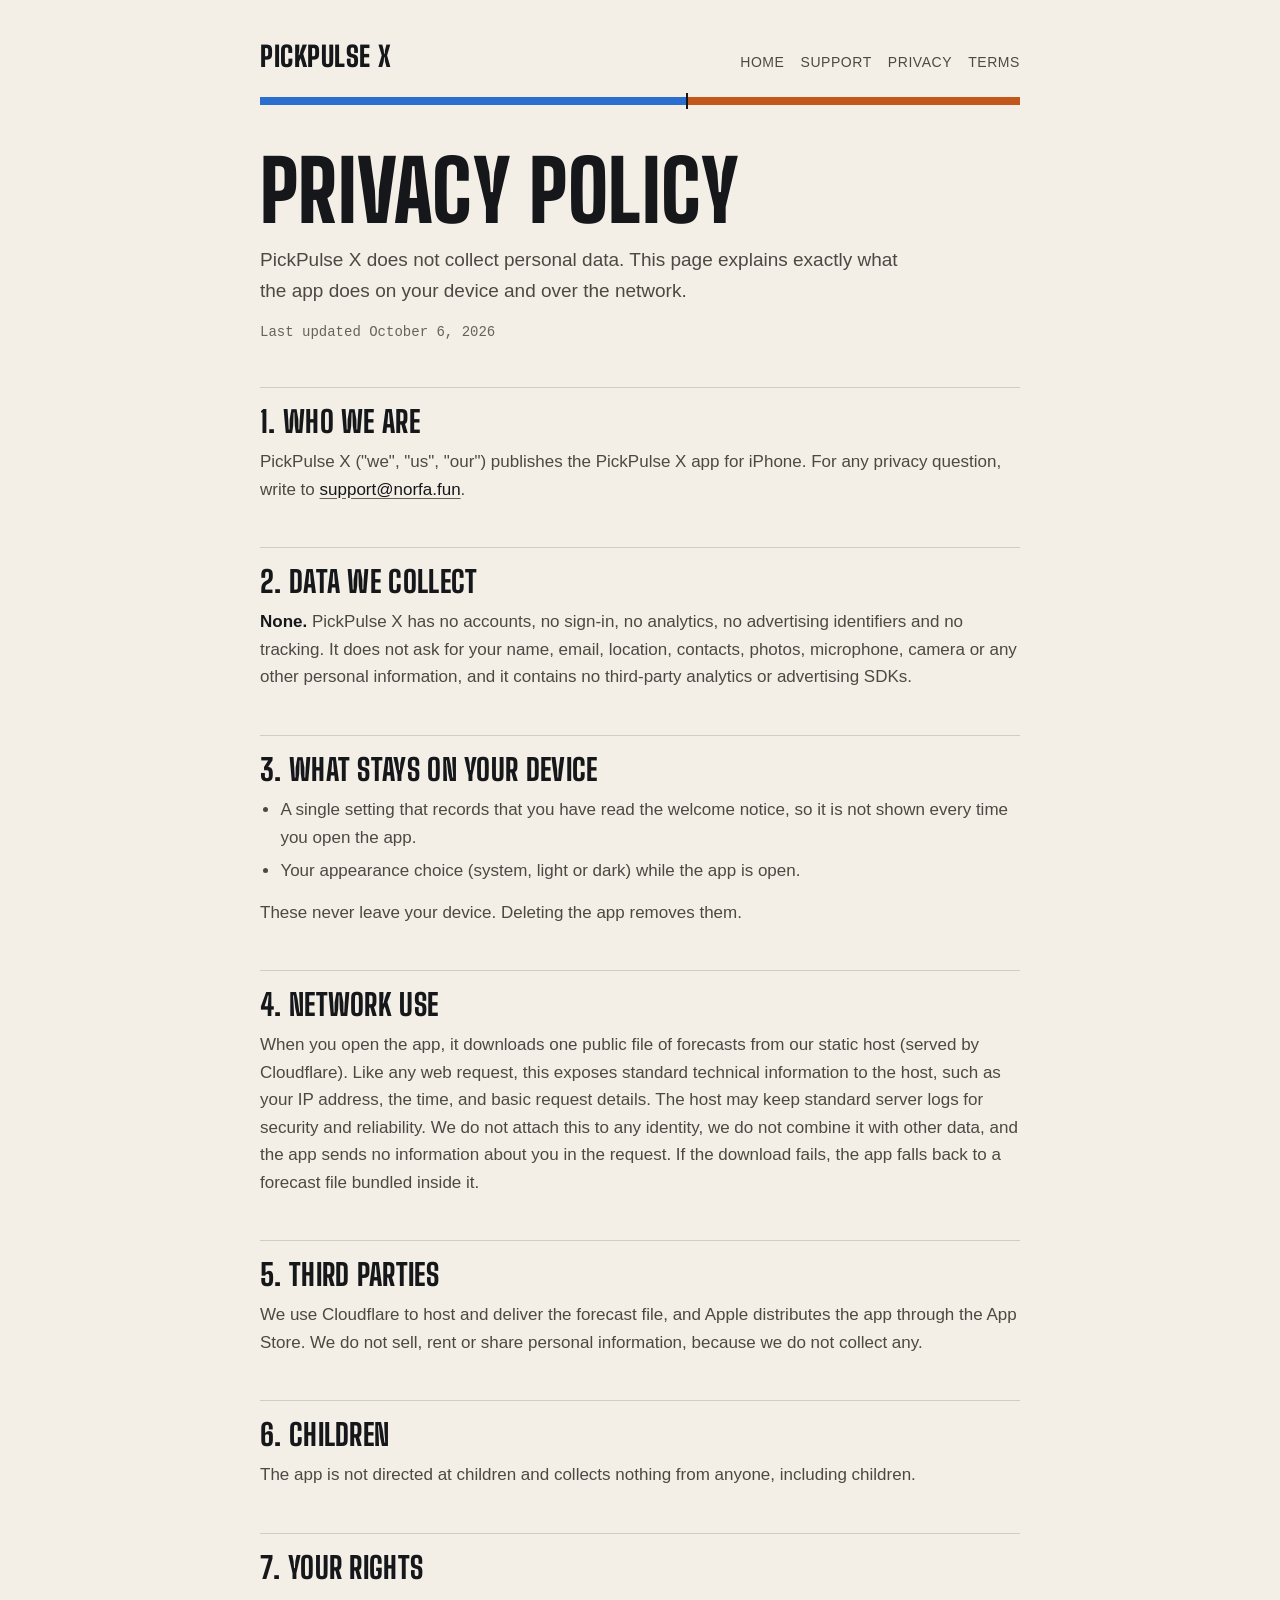
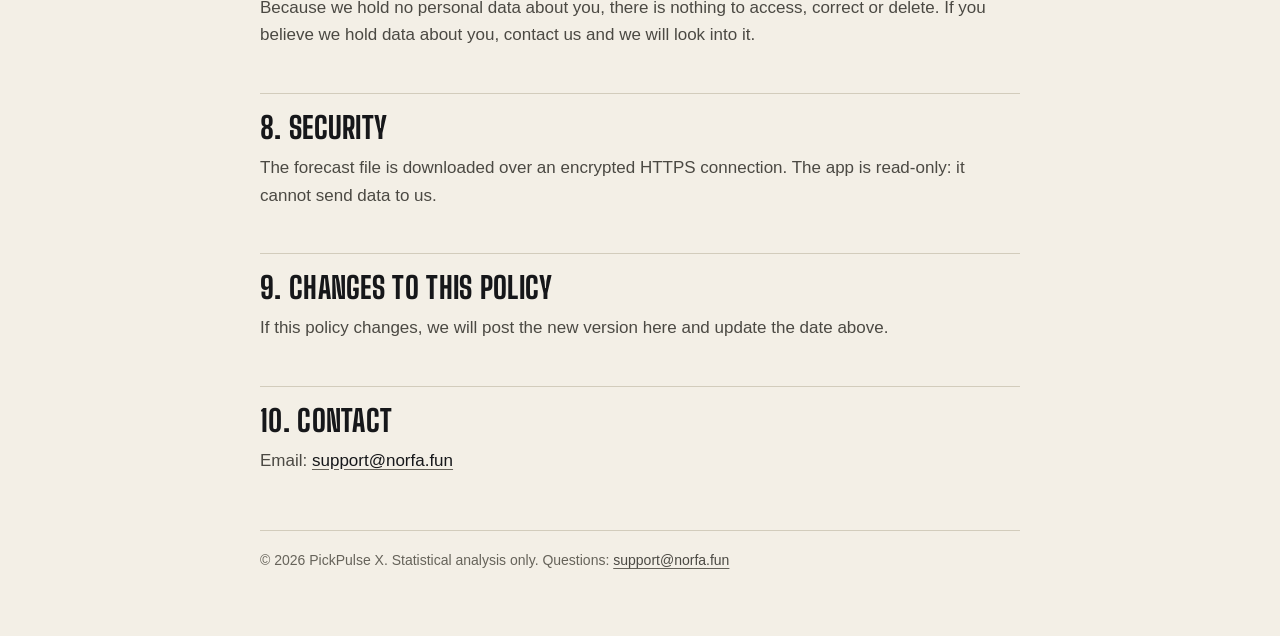
==== privacy_policy.html @ c6f574cf "PickPulse X: support, privacy policy, terms of use and App Store listing text" ====
<!DOCTYPE html>
<html lang="en">
<head>
  <meta charset="UTF-8" />
  <meta name="viewport" content="width=device-width, initial-scale=1.0" />
  <meta name="description" content="PickPulse X privacy policy: the app collects no personal data." />
  <meta name="color-scheme" content="light dark" />
  <title>PickPulse X Privacy Policy</title>
  <link rel="stylesheet" href="style.css" />
</head>
<body>
<main>
  <header class="top"><a class="brand" href="index.html">PickPulse X</a><nav><a href="index.html">Home</a><a href="support.html">Support</a><a href="privacy_policy.html">Privacy</a><a href="terms_of_use.html">Terms</a></nav></header>
  <div class="ribbon"><i class="a"></i><i class="t"></i><i class="h"></i></div>
  <h1>Privacy Policy</h1>
  <p class="lead">PickPulse X does not collect personal data. This page explains exactly what the app does on your device and over the network.</p>
  <p class="meta">Last updated October 6, 2026</p>
  <h2>1. Who we are</h2>
  <p>PickPulse X ("we", "us", "our") publishes the PickPulse X app for iPhone. For any privacy question, write to <a href="mailto:support@norfa.fun">support@norfa.fun</a>.</p>

  <h2>2. Data we collect</h2>
  <p><strong>None.</strong> PickPulse X has no accounts, no sign-in, no analytics, no advertising identifiers and no tracking. It does not ask for your name, email, location, contacts, photos, microphone, camera or any other personal information, and it contains no third-party analytics or advertising SDKs.</p>

  <h2>3. What stays on your device</h2>
  <ul>
    <li>A single setting that records that you have read the welcome notice, so it is not shown every time you open the app.</li>
    <li>Your appearance choice (system, light or dark) while the app is open.</li>
  </ul>
  <p>These never leave your device. Deleting the app removes them.</p>

  <h2>4. Network use</h2>
  <p>When you open the app, it downloads one public file of forecasts from our static host (served by Cloudflare). Like any web request, this exposes standard technical information to the host, such as your IP address, the time, and basic request details. The host may keep standard server logs for security and reliability. We do not attach this to any identity, we do not combine it with other data, and the app sends no information about you in the request. If the download fails, the app falls back to a forecast file bundled inside it.</p>

  <h2>5. Third parties</h2>
  <p>We use Cloudflare to host and deliver the forecast file, and Apple distributes the app through the App Store. We do not sell, rent or share personal information, because we do not collect any.</p>

  <h2>6. Children</h2>
  <p>The app is not directed at children and collects nothing from anyone, including children.</p>

  <h2>7. Your rights</h2>
  <p>Because we hold no personal data about you, there is nothing to access, correct or delete. If you believe we hold data about you, contact us and we will look into it.</p>

  <h2>8. Security</h2>
  <p>The forecast file is downloaded over an encrypted HTTPS connection. The app is read-only: it cannot send data to us.</p>

  <h2>9. Changes to this policy</h2>
  <p>If this policy changes, we will post the new version here and update the date above.</p>

  <h2>10. Contact</h2>
  <p>Email: <a href="mailto:support@norfa.fun">support@norfa.fun</a></p>
  <footer>&copy; 2026 PickPulse X. Statistical analysis only. Questions: <a href="mailto:support@norfa.fun">support@norfa.fun</a></footer>
</main>
</body>
</html>
---- style.css ----
@font-face {
  font-family: "Big Shoulders";
  src: url("fonts/BigShouldersDisplay-Variable.ttf") format("truetype");
  font-weight: 100 900;
  font-display: swap;
}

:root {
  --ground: #f3efe6;
  --wash: #e8e3d6;
  --rule: #d2ccbc;
  --ink: #16171a;
  --soft: #4b4943;
  --muted: #66635a;
  --away: #2a6fcf;
  --home: #c2571a;
}

@media (prefers-color-scheme: dark) {
  :root {
    --ground: #121315;
    --wash: #1b1d20;
    --rule: #2b2e33;
    --ink: #ece8df;
    --soft: #b9b5aa;
    --muted: #8d8a80;
    --away: #4a8be0;
    --home: #dc7430;
  }
}

* { box-sizing: border-box; margin: 0; padding: 0; }

html { -webkit-text-size-adjust: 100%; }

body {
  background: var(--ground);
  color: var(--ink);
  font-family: -apple-system, BlinkMacSystemFont, "Segoe UI", Helvetica, Arial, sans-serif;
  line-height: 1.62;
  font-size: 17px;
  padding: 0 22px 64px;
}

main { width: min(760px, 100%); margin: 0 auto; }

header.top {
  padding: 34px 0 0;
  display: flex;
  align-items: baseline;
  justify-content: space-between;
  gap: 16px;
}

.brand {
  font-family: "Big Shoulders", "Arial Narrow", Impact, sans-serif;
  font-weight: 850;
  font-size: 28px;
  letter-spacing: .02em;
  text-transform: uppercase;
  color: var(--ink);
  text-decoration: none;
}

nav a {
  color: var(--soft);
  text-decoration: none;
  font-size: 14px;
  margin-left: 16px;
  letter-spacing: .04em;
  text-transform: uppercase;
}
nav a:hover { color: var(--ink); }

.ribbon {
  display: flex;
  height: 8px;
  margin: 18px 0 0;
}
.ribbon i { display: block; height: 100%; }
.ribbon .a { background: var(--away); flex: 0 0 56%; }
.ribbon .t { background: var(--ink); flex: 0 0 2px; margin: -4px 0; height: 16px; }
.ribbon .h { background: var(--home); flex: 1; }

h1 {
  font-family: "Big Shoulders", "Arial Narrow", Impact, sans-serif;
  font-weight: 850;
  text-transform: uppercase;
  font-size: clamp(46px, 11vw, 84px);
  line-height: .95;
  margin: 46px 0 14px;
  letter-spacing: .005em;
}

.lead { color: var(--soft); font-size: 19px; max-width: 34em; }
.meta { color: var(--muted); font-size: 14px; margin-top: 12px; font-family: ui-monospace, "SF Mono", Menlo, monospace; }

h2 {
  font-family: "Big Shoulders", "Arial Narrow", Impact, sans-serif;
  font-weight: 800;
  text-transform: uppercase;
  font-size: 30px;
  line-height: 1;
  margin: 44px 0 12px;
  padding-top: 18px;
  border-top: 1px solid var(--rule);
  letter-spacing: .01em;
}

h3 { font-size: 17px; margin: 22px 0 6px; }

p, li { color: var(--soft); }
p { margin: 0 0 14px; }
ul { margin: 0 0 14px 1.2em; }
li { margin-bottom: 6px; }
strong { color: var(--ink); }

a { color: var(--ink); text-decoration-color: var(--muted); text-underline-offset: 3px; }

.cards { display: grid; gap: 12px; margin-top: 34px; }
.card {
  display: block;
  border: 1px solid var(--ink);
  padding: 18px 20px;
  text-decoration: none;
  color: var(--ink);
  background: transparent;
}
.card:hover { background: var(--wash); }
.card b {
  display: block;
  font-family: "Big Shoulders", "Arial Narrow", Impact, sans-serif;
  font-weight: 850;
  font-size: 26px;
  letter-spacing: .02em;
  text-transform: uppercase;
}
.card span { color: var(--soft); font-size: 15px; }

.qa { border-top: 1px solid var(--rule); padding: 16px 0 2px; }
.qa h3 { margin-top: 0; }

footer { margin-top: 56px; padding-top: 18px; border-top: 1px solid var(--rule); color: var(--muted); font-size: 14px; }
footer a { color: var(--soft); }
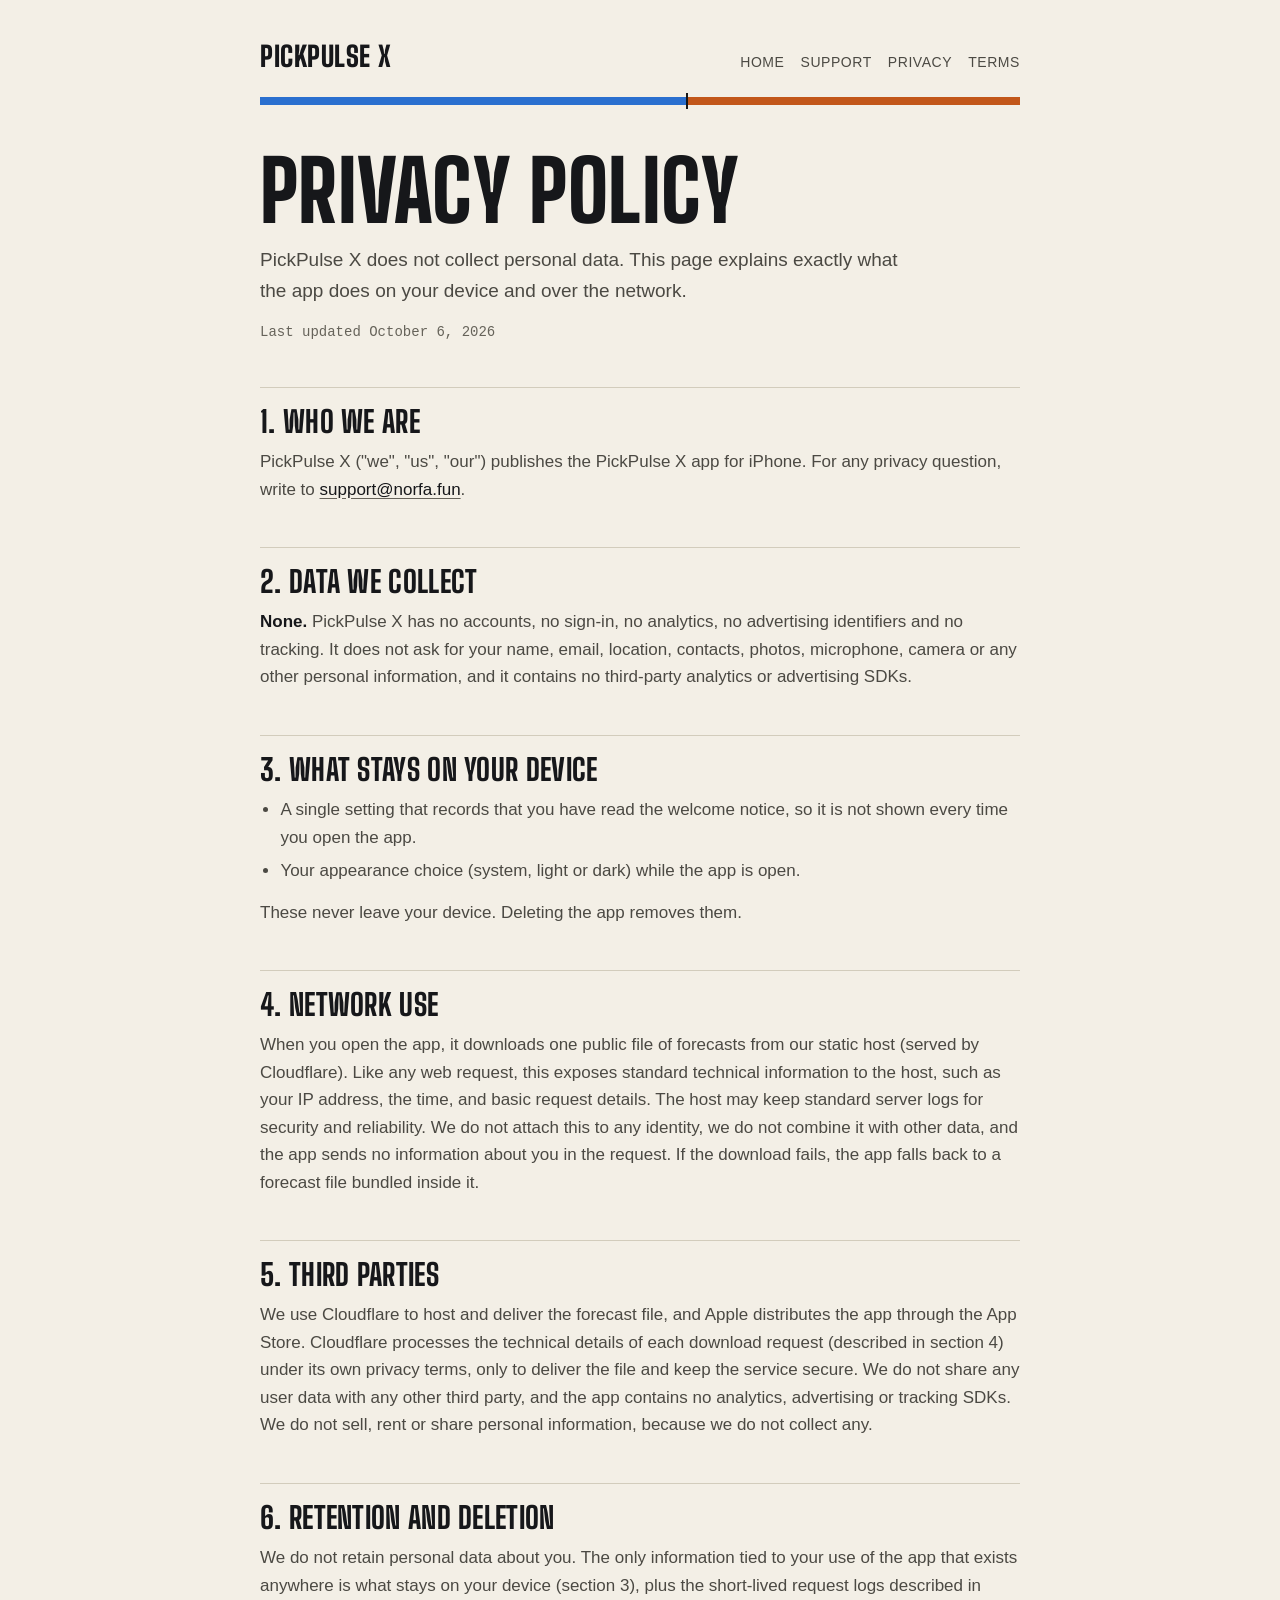
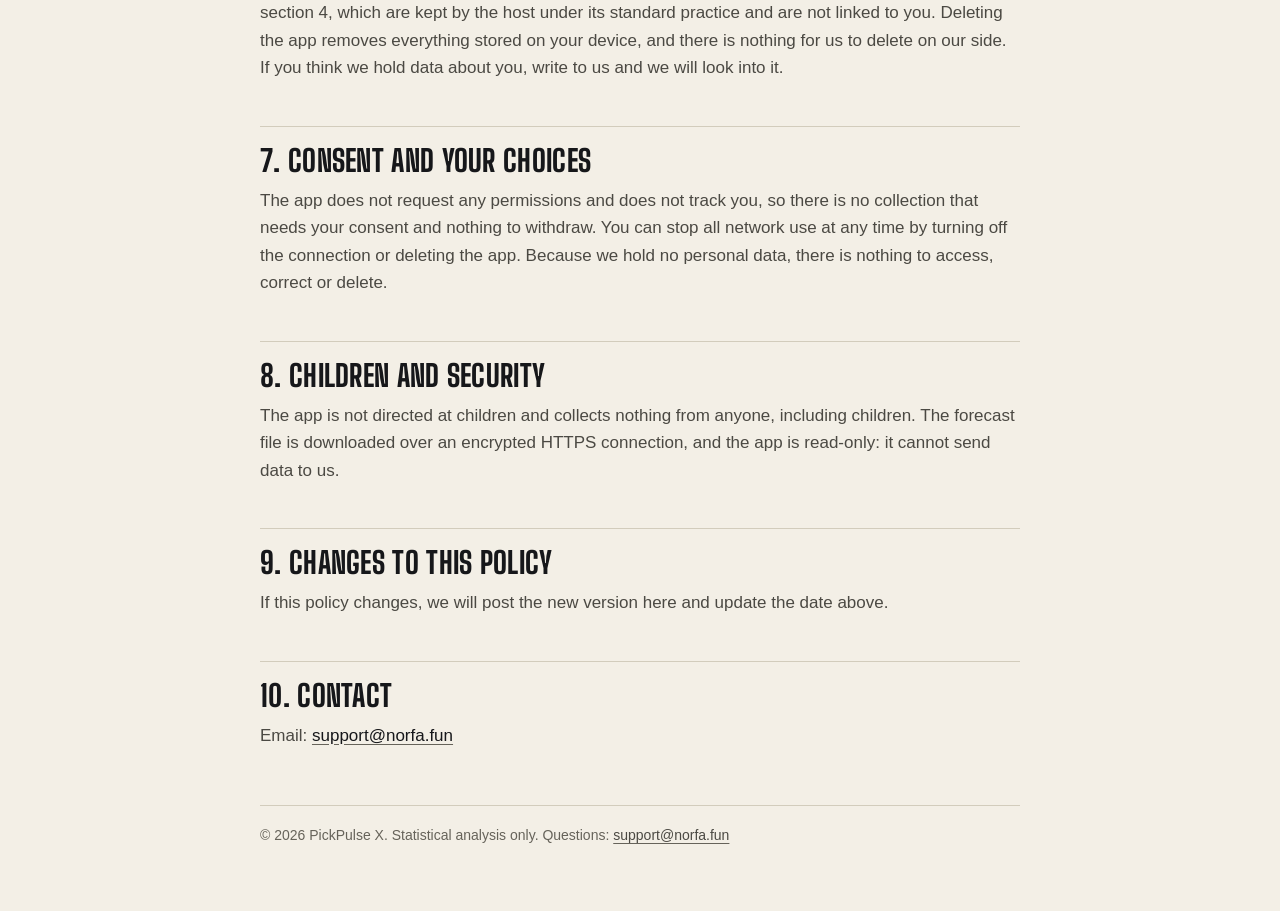
==== commit dd2fea28: "Privacy policy: explicit third-party, retention, deletion and consent sections" ====
--- a/privacy_policy.html
+++ b/privacy_policy.html
@@ -32,16 +32,16 @@
   <p>When you open the app, it downloads one public file of forecasts from our static host (served by Cloudflare). Like any web request, this exposes standard technical information to the host, such as your IP address, the time, and basic request details. The host may keep standard server logs for security and reliability. We do not attach this to any identity, we do not combine it with other data, and the app sends no information about you in the request. If the download fails, the app falls back to a forecast file bundled inside it.</p>
 
   <h2>5. Third parties</h2>
-  <p>We use Cloudflare to host and deliver the forecast file, and Apple distributes the app through the App Store. We do not sell, rent or share personal information, because we do not collect any.</p>
+  <p>We use Cloudflare to host and deliver the forecast file, and Apple distributes the app through the App Store. Cloudflare processes the technical details of each download request (described in section 4) under its own privacy terms, only to deliver the file and keep the service secure. We do not share any user data with any other third party, and the app contains no analytics, advertising or tracking SDKs. We do not sell, rent or share personal information, because we do not collect any.</p>
 
-  <h2>6. Children</h2>
-  <p>The app is not directed at children and collects nothing from anyone, including children.</p>
+  <h2>6. Retention and deletion</h2>
+  <p>We do not retain personal data about you. The only information tied to your use of the app that exists anywhere is what stays on your device (section 3), plus the short-lived request logs described in section 4, which are kept by the host under its standard practice and are not linked to you. Deleting the app removes everything stored on your device, and there is nothing for us to delete on our side. If you think we hold data about you, write to us and we will look into it.</p>
 
-  <h2>7. Your rights</h2>
-  <p>Because we hold no personal data about you, there is nothing to access, correct or delete. If you believe we hold data about you, contact us and we will look into it.</p>
+  <h2>7. Consent and your choices</h2>
+  <p>The app does not request any permissions and does not track you, so there is no collection that needs your consent and nothing to withdraw. You can stop all network use at any time by turning off the connection or deleting the app. Because we hold no personal data, there is nothing to access, correct or delete.</p>
 
-  <h2>8. Security</h2>
-  <p>The forecast file is downloaded over an encrypted HTTPS connection. The app is read-only: it cannot send data to us.</p>
+  <h2>8. Children and security</h2>
+  <p>The app is not directed at children and collects nothing from anyone, including children. The forecast file is downloaded over an encrypted HTTPS connection, and the app is read-only: it cannot send data to us.</p>
 
   <h2>9. Changes to this policy</h2>
   <p>If this policy changes, we will post the new version here and update the date above.</p>
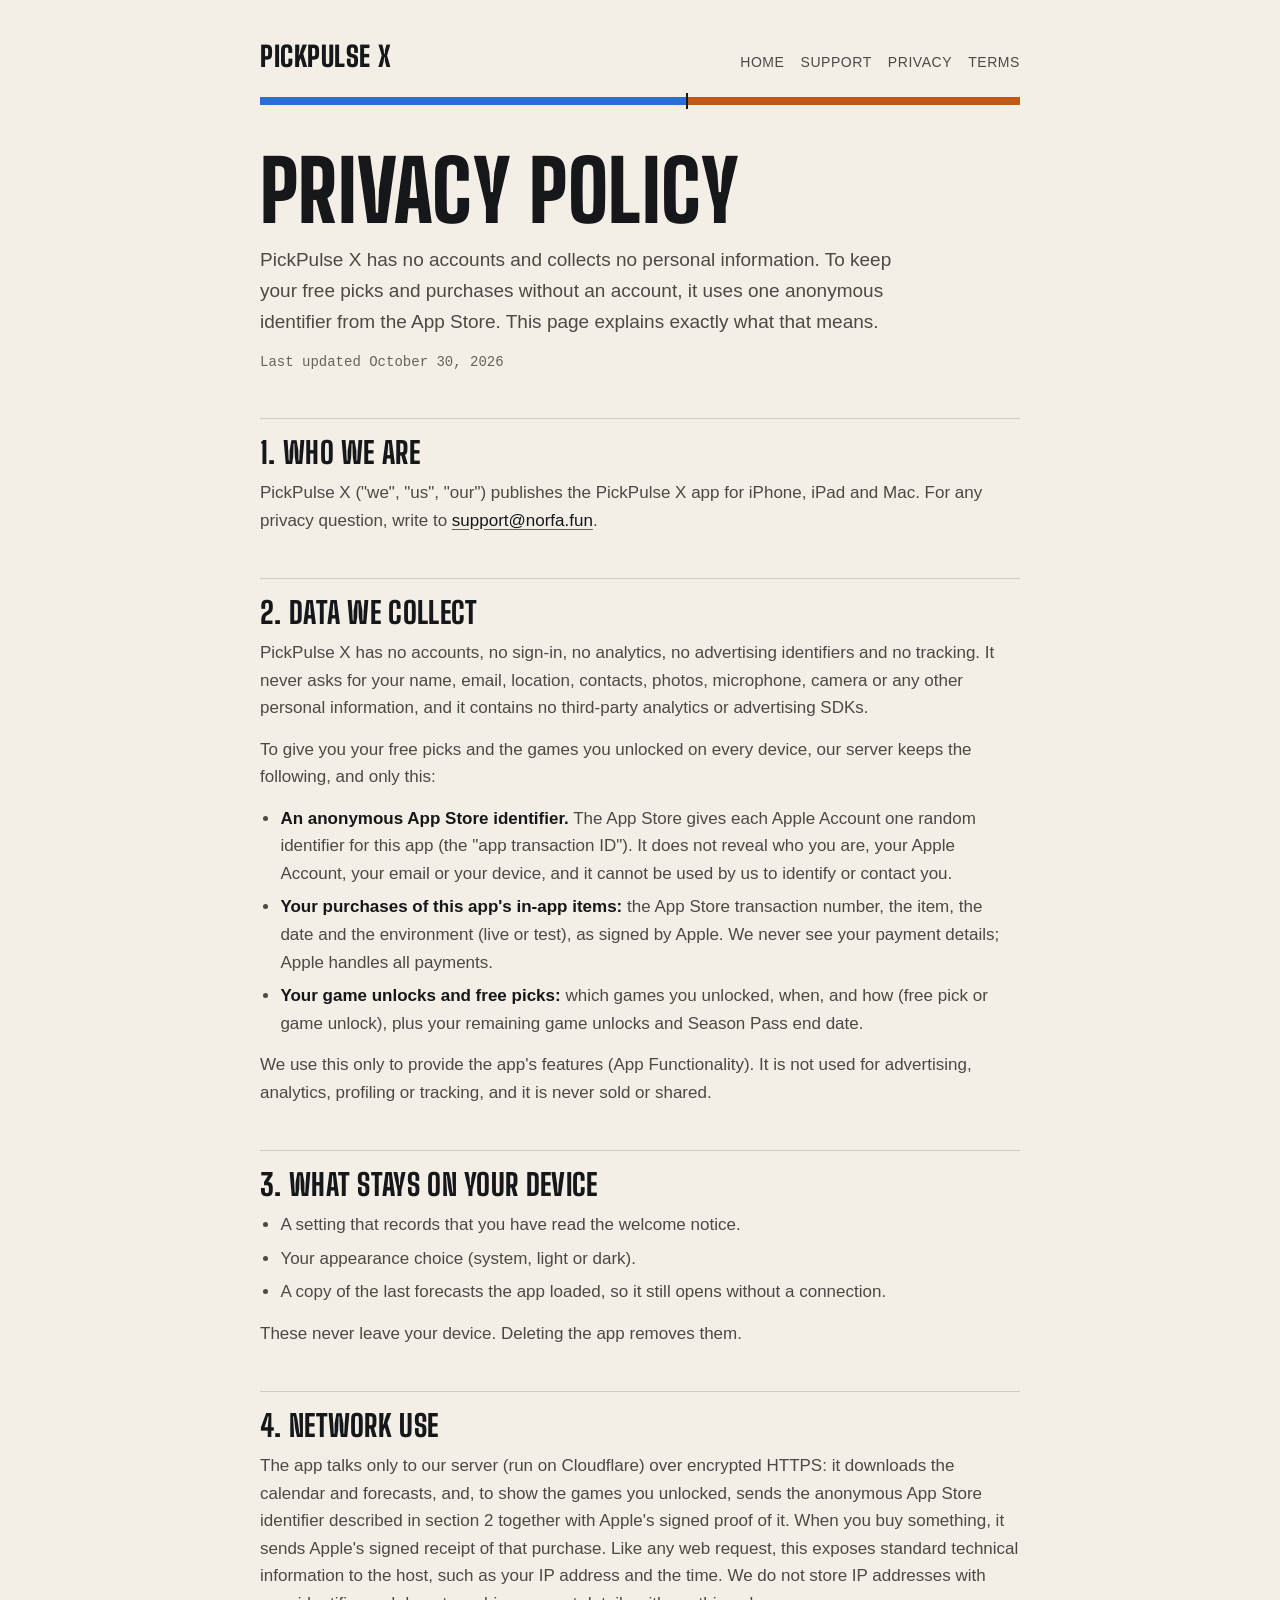
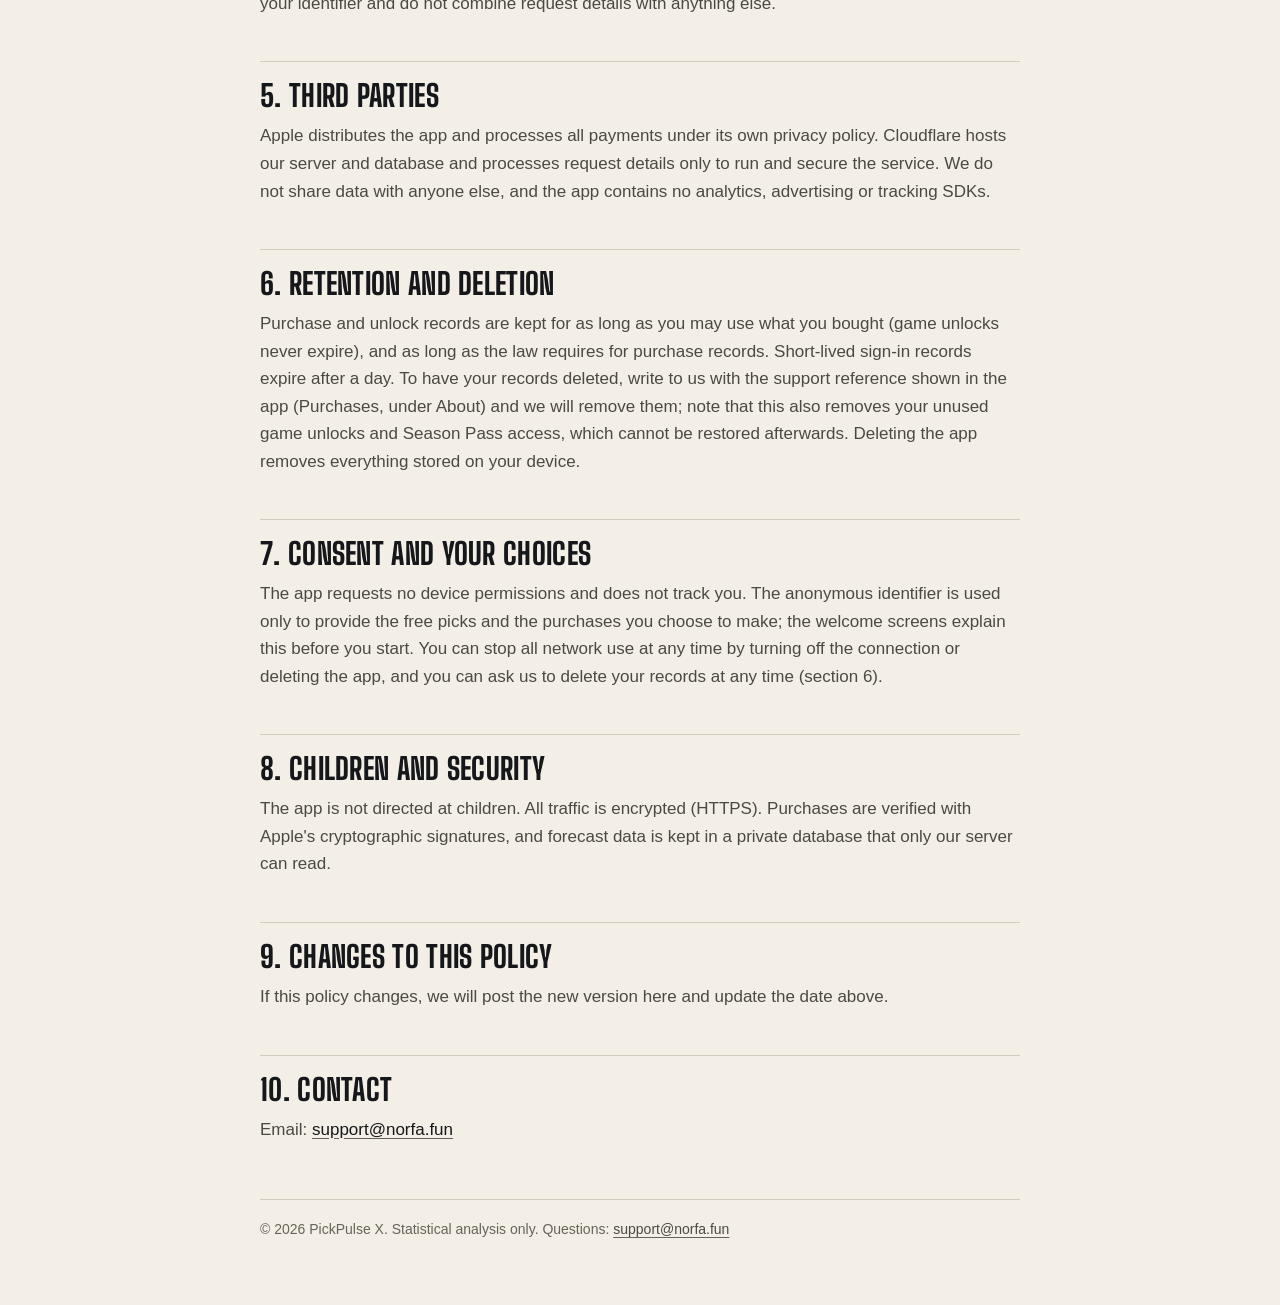
==== commit faaf7e06: "Privacy policy and terms for in-app purchases Co-Authored-By: Claude Opus 5.5 <noreply@anthropic.com" ====
--- a/privacy_policy.html
+++ b/privacy_policy.html
@@ -13,35 +13,43 @@
   <header class="top"><a class="brand" href="index.html">PickPulse X</a><nav><a href="index.html">Home</a><a href="support.html">Support</a><a href="privacy_policy.html">Privacy</a><a href="terms_of_use.html">Terms</a></nav></header>
   <div class="ribbon"><i class="a"></i><i class="t"></i><i class="h"></i></div>
   <h1>Privacy Policy</h1>
-  <p class="lead">PickPulse X does not collect personal data. This page explains exactly what the app does on your device and over the network.</p>
-  <p class="meta">Last updated October 6, 2026</p>
+  <p class="lead">PickPulse X has no accounts and collects no personal information. To keep your free picks and purchases without an account, it uses one anonymous identifier from the App Store. This page explains exactly what that means.</p>
+  <p class="meta">Last updated October 30, 2026</p>
   <h2>1. Who we are</h2>
-  <p>PickPulse X ("we", "us", "our") publishes the PickPulse X app for iPhone. For any privacy question, write to <a href="mailto:support@norfa.fun">support@norfa.fun</a>.</p>
+  <p>PickPulse X ("we", "us", "our") publishes the PickPulse X app for iPhone, iPad and Mac. For any privacy question, write to <a href="mailto:support@norfa.fun">support@norfa.fun</a>.</p>
 
   <h2>2. Data we collect</h2>
-  <p><strong>None.</strong> PickPulse X has no accounts, no sign-in, no analytics, no advertising identifiers and no tracking. It does not ask for your name, email, location, contacts, photos, microphone, camera or any other personal information, and it contains no third-party analytics or advertising SDKs.</p>
+  <p>PickPulse X has no accounts, no sign-in, no analytics, no advertising identifiers and no tracking. It never asks for your name, email, location, contacts, photos, microphone, camera or any other personal information, and it contains no third-party analytics or advertising SDKs.</p>
+  <p>To give you your free picks and the games you unlocked on every device, our server keeps the following, and only this:</p>
+  <ul>
+    <li><strong>An anonymous App Store identifier.</strong> The App Store gives each Apple Account one random identifier for this app (the "app transaction ID"). It does not reveal who you are, your Apple Account, your email or your device, and it cannot be used by us to identify or contact you.</li>
+    <li><strong>Your purchases of this app's in-app items:</strong> the App Store transaction number, the item, the date and the environment (live or test), as signed by Apple. We never see your payment details; Apple handles all payments.</li>
+    <li><strong>Your game unlocks and free picks:</strong> which games you unlocked, when, and how (free pick or game unlock), plus your remaining game unlocks and Season Pass end date.</li>
+  </ul>
+  <p>We use this only to provide the app's features (App Functionality). It is not used for advertising, analytics, profiling or tracking, and it is never sold or shared.</p>
 
   <h2>3. What stays on your device</h2>
   <ul>
-    <li>A single setting that records that you have read the welcome notice, so it is not shown every time you open the app.</li>
-    <li>Your appearance choice (system, light or dark) while the app is open.</li>
+    <li>A setting that records that you have read the welcome notice.</li>
+    <li>Your appearance choice (system, light or dark).</li>
+    <li>A copy of the last forecasts the app loaded, so it still opens without a connection.</li>
   </ul>
   <p>These never leave your device. Deleting the app removes them.</p>
 
   <h2>4. Network use</h2>
-  <p>When you open the app, it downloads one public file of forecasts from our static host (served by Cloudflare). Like any web request, this exposes standard technical information to the host, such as your IP address, the time, and basic request details. The host may keep standard server logs for security and reliability. We do not attach this to any identity, we do not combine it with other data, and the app sends no information about you in the request. If the download fails, the app falls back to a forecast file bundled inside it.</p>
+  <p>The app talks only to our server (run on Cloudflare) over encrypted HTTPS: it downloads the calendar and forecasts, and, to show the games you unlocked, sends the anonymous App Store identifier described in section 2 together with Apple's signed proof of it. When you buy something, it sends Apple's signed receipt of that purchase. Like any web request, this exposes standard technical information to the host, such as your IP address and the time. We do not store IP addresses with your identifier and do not combine request details with anything else.</p>
 
   <h2>5. Third parties</h2>
-  <p>We use Cloudflare to host and deliver the forecast file, and Apple distributes the app through the App Store. Cloudflare processes the technical details of each download request (described in section 4) under its own privacy terms, only to deliver the file and keep the service secure. We do not share any user data with any other third party, and the app contains no analytics, advertising or tracking SDKs. We do not sell, rent or share personal information, because we do not collect any.</p>
+  <p>Apple distributes the app and processes all payments under its own privacy policy. Cloudflare hosts our server and database and processes request details only to run and secure the service. We do not share data with anyone else, and the app contains no analytics, advertising or tracking SDKs.</p>
 
   <h2>6. Retention and deletion</h2>
-  <p>We do not retain personal data about you. The only information tied to your use of the app that exists anywhere is what stays on your device (section 3), plus the short-lived request logs described in section 4, which are kept by the host under its standard practice and are not linked to you. Deleting the app removes everything stored on your device, and there is nothing for us to delete on our side. If you think we hold data about you, write to us and we will look into it.</p>
+  <p>Purchase and unlock records are kept for as long as you may use what you bought (game unlocks never expire), and as long as the law requires for purchase records. Short-lived sign-in records expire after a day. To have your records deleted, write to us with the support reference shown in the app (Purchases, under About) and we will remove them; note that this also removes your unused game unlocks and Season Pass access, which cannot be restored afterwards. Deleting the app removes everything stored on your device.</p>
 
   <h2>7. Consent and your choices</h2>
-  <p>The app does not request any permissions and does not track you, so there is no collection that needs your consent and nothing to withdraw. You can stop all network use at any time by turning off the connection or deleting the app. Because we hold no personal data, there is nothing to access, correct or delete.</p>
+  <p>The app requests no device permissions and does not track you. The anonymous identifier is used only to provide the free picks and the purchases you choose to make; the welcome screens explain this before you start. You can stop all network use at any time by turning off the connection or deleting the app, and you can ask us to delete your records at any time (section 6).</p>
 
   <h2>8. Children and security</h2>
-  <p>The app is not directed at children and collects nothing from anyone, including children. The forecast file is downloaded over an encrypted HTTPS connection, and the app is read-only: it cannot send data to us.</p>
+  <p>The app is not directed at children. All traffic is encrypted (HTTPS). Purchases are verified with Apple's cryptographic signatures, and forecast data is kept in a private database that only our server can read.</p>
 
   <h2>9. Changes to this policy</h2>
   <p>If this policy changes, we will post the new version here and update the date above.</p>
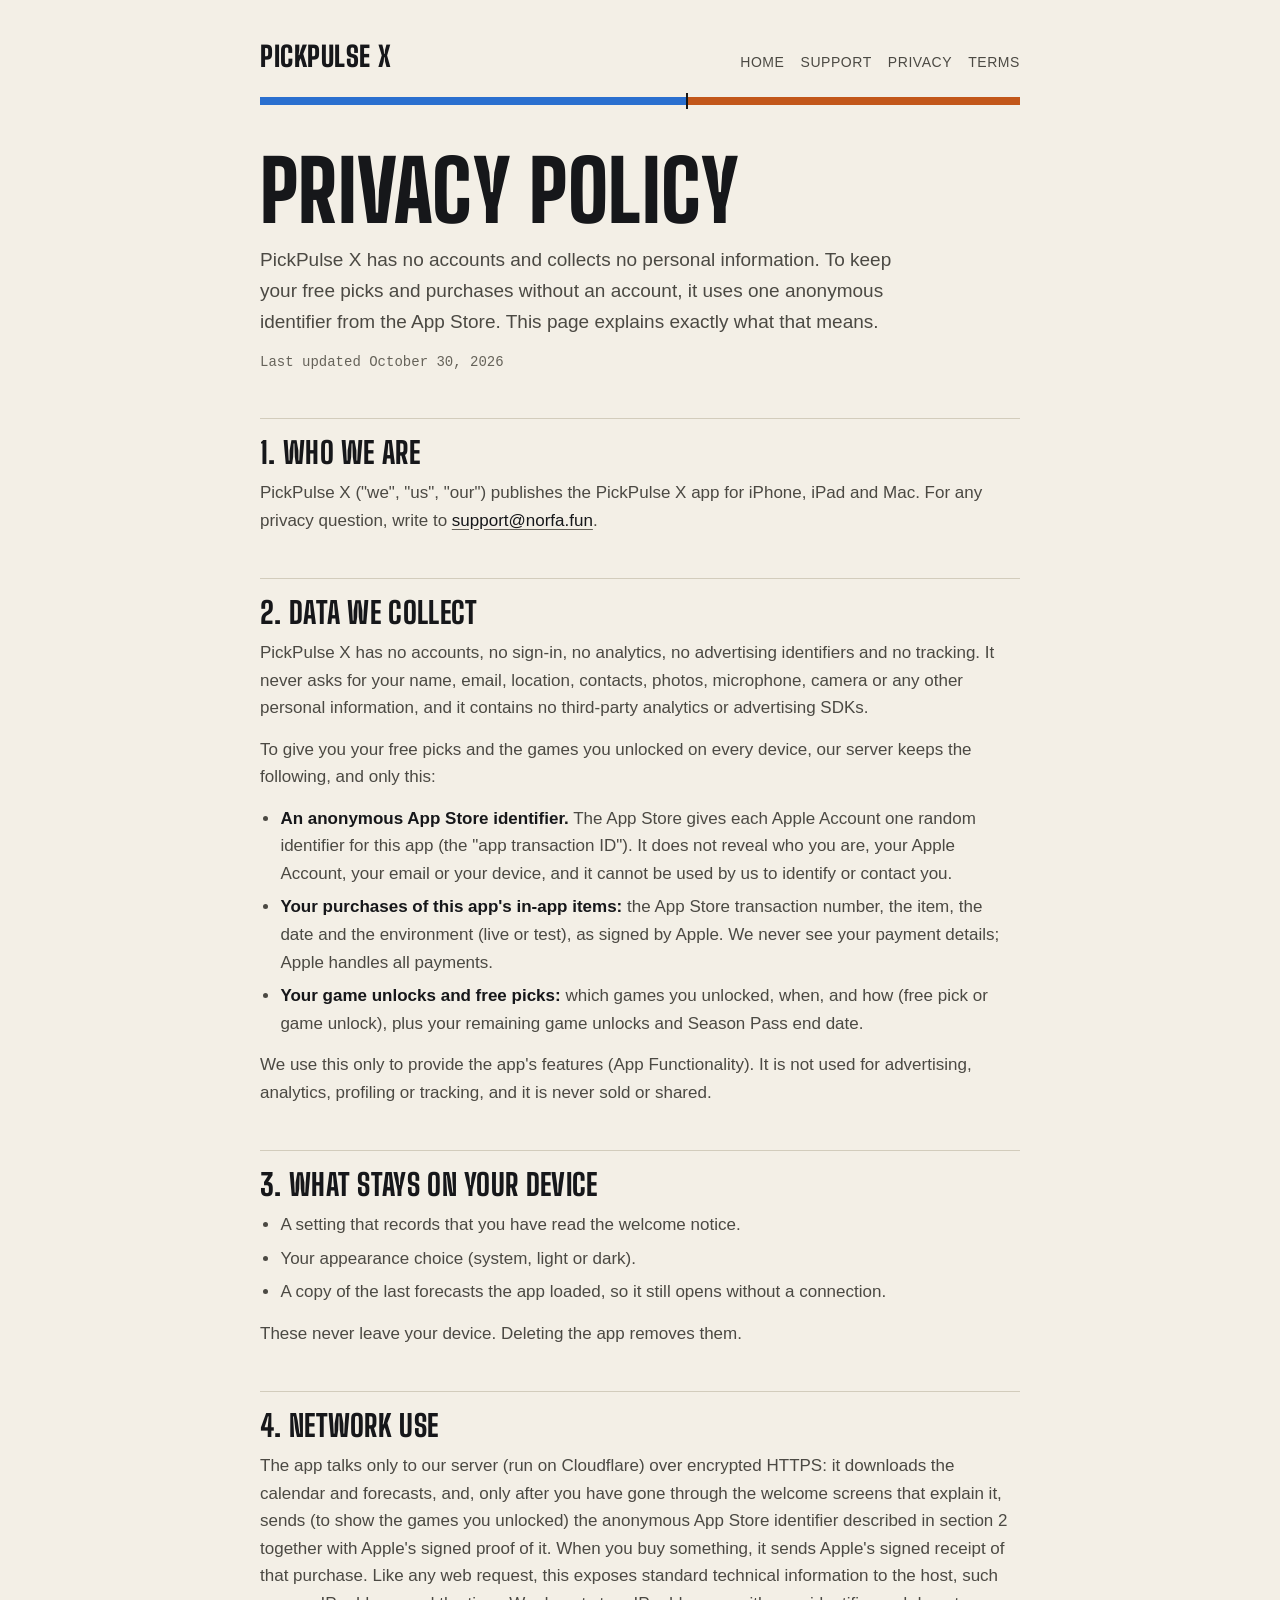
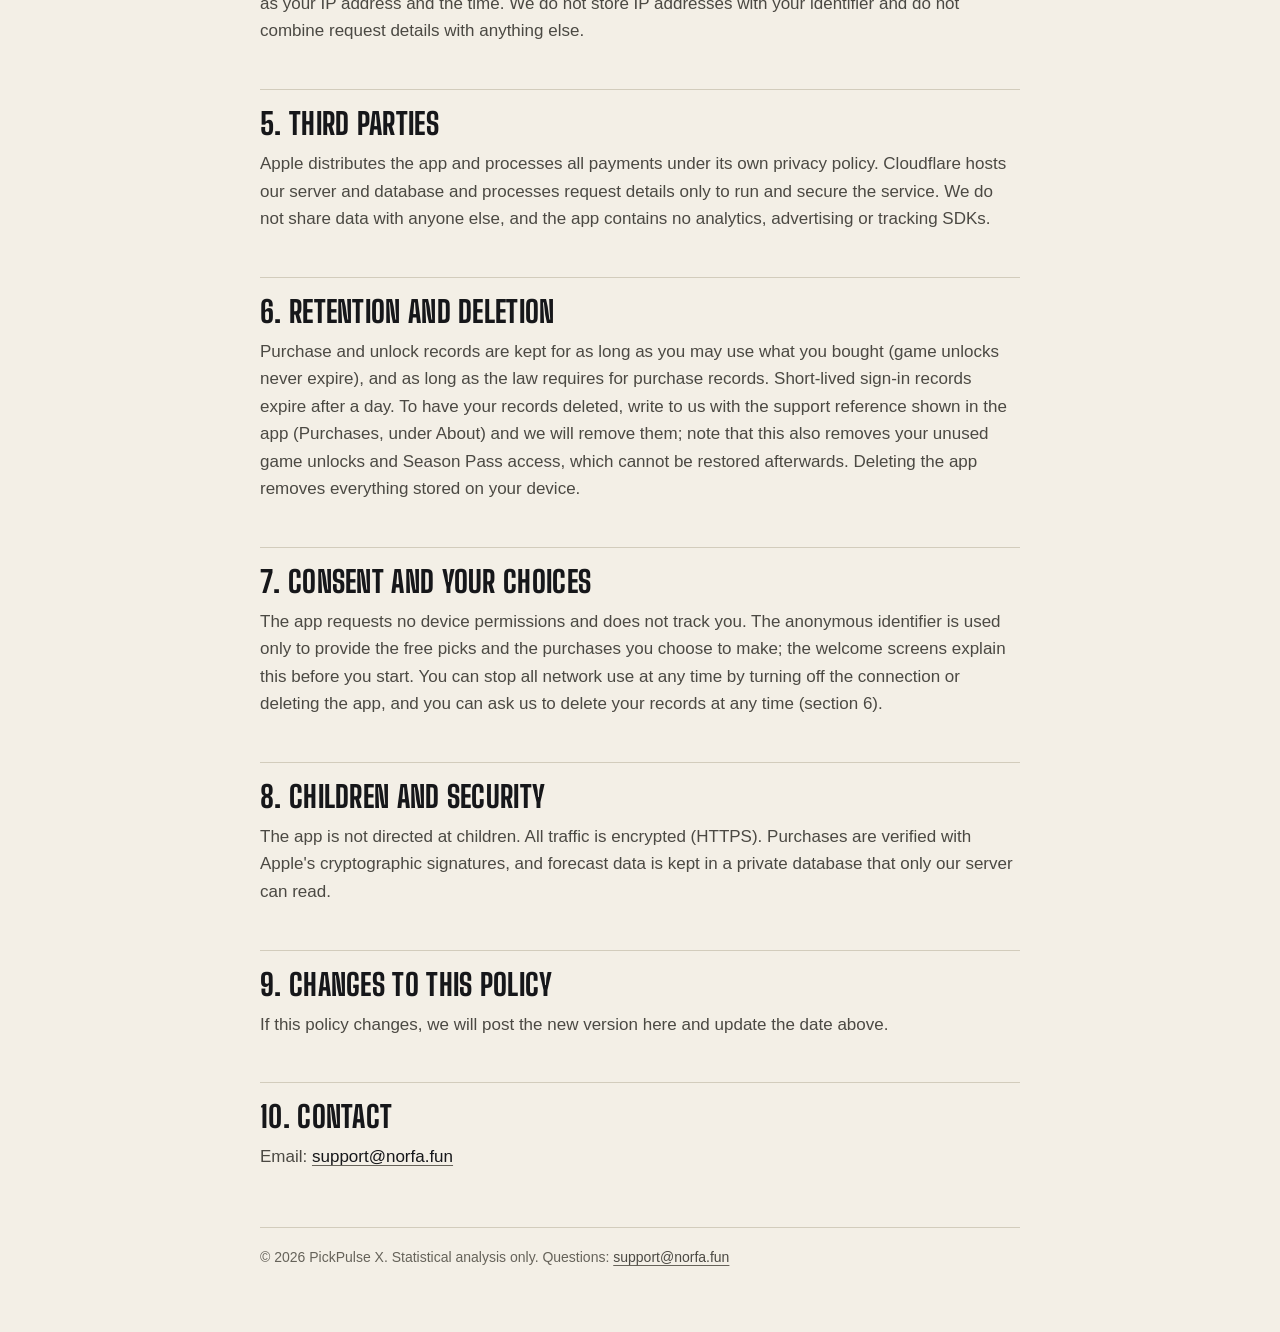
==== commit d71c3a2c: "Privacy policy: identifier sent only after the welcome screens Co-Authored-By: Claude Opus 5.5 <nore" ====
--- a/privacy_policy.html
+++ b/privacy_policy.html
@@ -37,7 +37,7 @@
   <p>These never leave your device. Deleting the app removes them.</p>
 
   <h2>4. Network use</h2>
-  <p>The app talks only to our server (run on Cloudflare) over encrypted HTTPS: it downloads the calendar and forecasts, and, to show the games you unlocked, sends the anonymous App Store identifier described in section 2 together with Apple's signed proof of it. When you buy something, it sends Apple's signed receipt of that purchase. Like any web request, this exposes standard technical information to the host, such as your IP address and the time. We do not store IP addresses with your identifier and do not combine request details with anything else.</p>
+  <p>The app talks only to our server (run on Cloudflare) over encrypted HTTPS: it downloads the calendar and forecasts, and, only after you have gone through the welcome screens that explain it, sends (to show the games you unlocked) the anonymous App Store identifier described in section 2 together with Apple's signed proof of it. When you buy something, it sends Apple's signed receipt of that purchase. Like any web request, this exposes standard technical information to the host, such as your IP address and the time. We do not store IP addresses with your identifier and do not combine request details with anything else.</p>
 
   <h2>5. Third parties</h2>
   <p>Apple distributes the app and processes all payments under its own privacy policy. Cloudflare hosts our server and database and processes request details only to run and secure the service. We do not share data with anyone else, and the app contains no analytics, advertising or tracking SDKs.</p>
